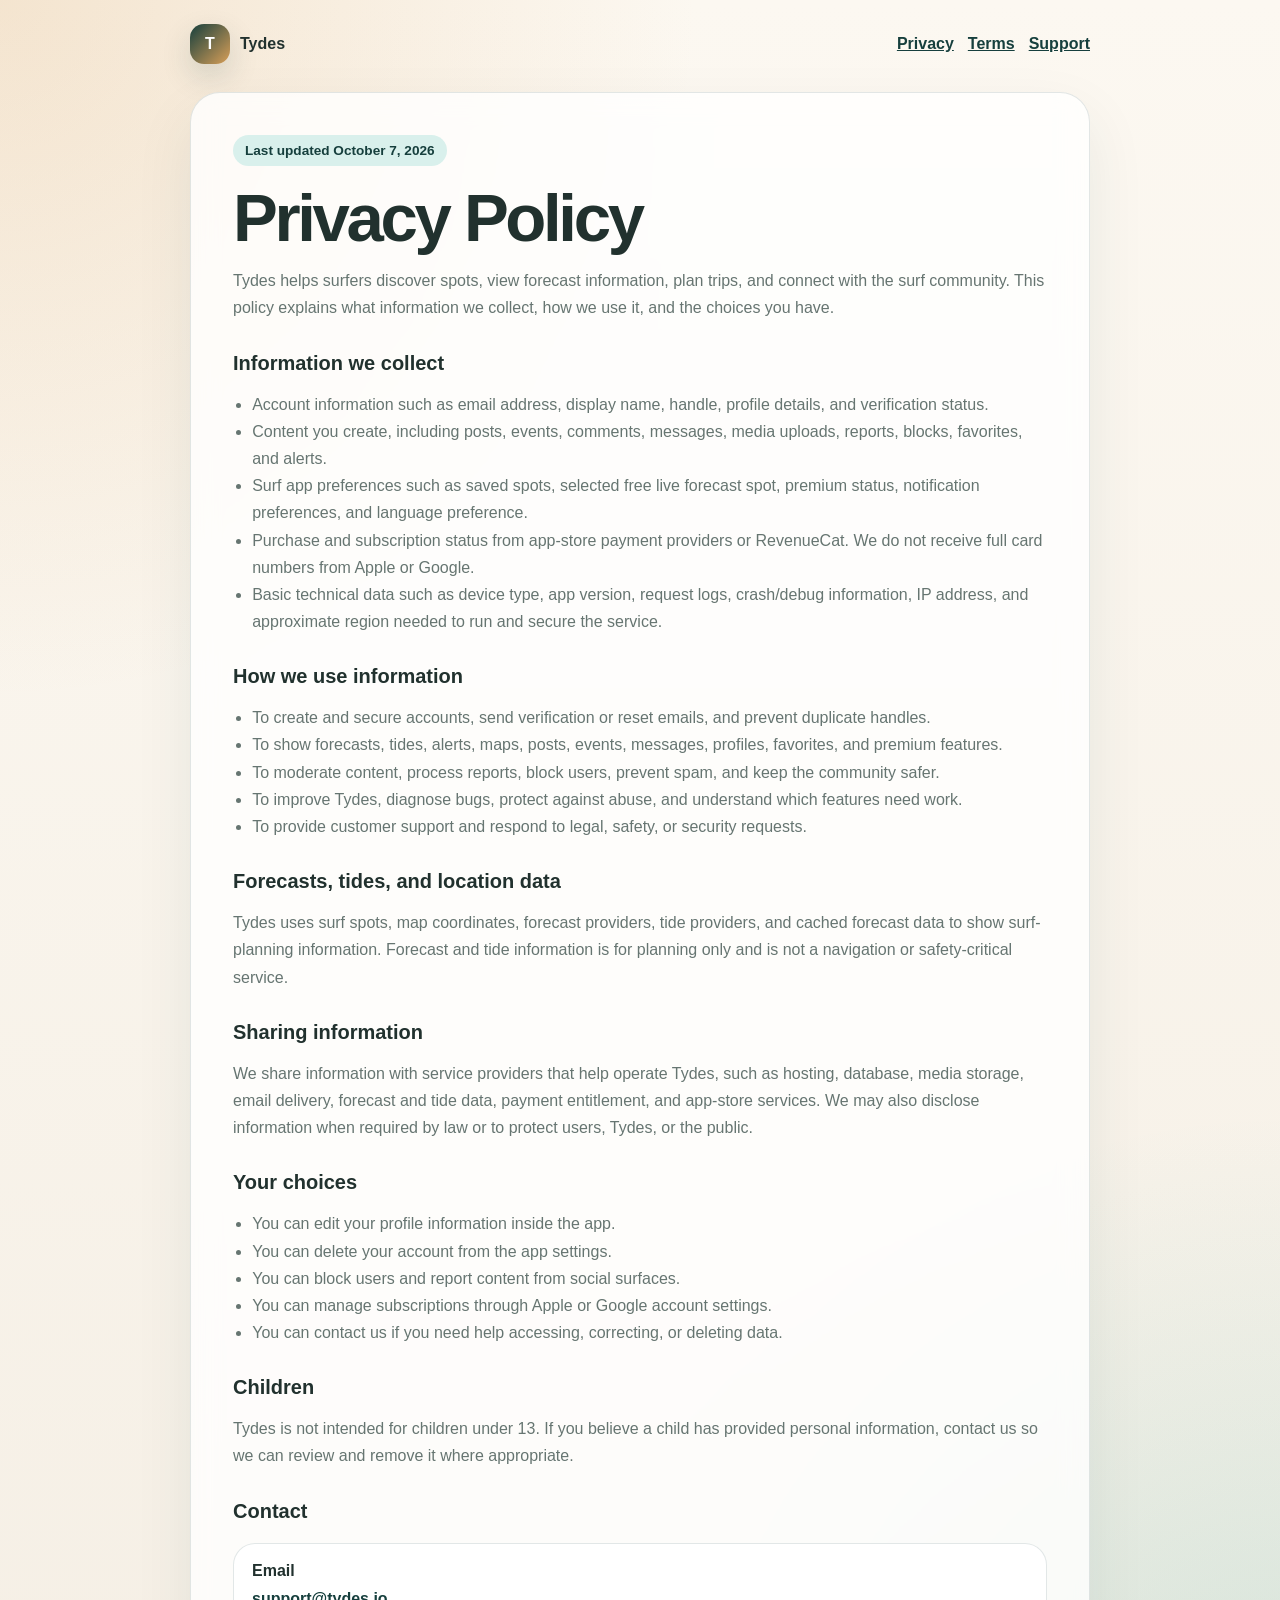
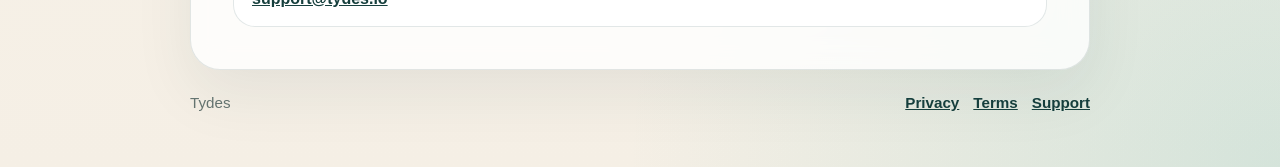
==== docs/privacy/index.html @ 37ce6f8c "Add public legal and support pages" ====
<!DOCTYPE html>
<html lang="en">
  <head>
    <meta charset="UTF-8" />
    <meta name="viewport" content="width=device-width, initial-scale=1.0" />
    <title>Privacy Policy | Tydes</title>
    <meta
      name="description"
      content="Privacy Policy for Tydes, the surf forecast, community, and travel app."
    />
    <link rel="stylesheet" href="../legal.css" />
  </head>
  <body>
    <main class="page">
      <header class="nav">
        <a class="brand" href="/">
          <span class="brand-mark">T</span>
          <span>Tydes</span>
        </a>
        <nav class="nav-links" aria-label="Legal navigation">
          <a href="/privacy">Privacy</a>
          <a href="/terms">Terms</a>
          <a href="/support">Support</a>
        </nav>
      </header>

      <article class="card">
        <span class="eyebrow">Last updated October 7, 2026</span>
        <h1>Privacy Policy</h1>
        <p>
          Tydes helps surfers discover spots, view forecast information, plan
          trips, and connect with the surf community. This policy explains what
          information we collect, how we use it, and the choices you have.
        </p>

        <h2>Information we collect</h2>
        <ul>
          <li>Account information such as email address, display name, handle, profile details, and verification status.</li>
          <li>Content you create, including posts, events, comments, messages, media uploads, reports, blocks, favorites, and alerts.</li>
          <li>Surf app preferences such as saved spots, selected free live forecast spot, premium status, notification preferences, and language preference.</li>
          <li>Purchase and subscription status from app-store payment providers or RevenueCat. We do not receive full card numbers from Apple or Google.</li>
          <li>Basic technical data such as device type, app version, request logs, crash/debug information, IP address, and approximate region needed to run and secure the service.</li>
        </ul>

        <h2>How we use information</h2>
        <ul>
          <li>To create and secure accounts, send verification or reset emails, and prevent duplicate handles.</li>
          <li>To show forecasts, tides, alerts, maps, posts, events, messages, profiles, favorites, and premium features.</li>
          <li>To moderate content, process reports, block users, prevent spam, and keep the community safer.</li>
          <li>To improve Tydes, diagnose bugs, protect against abuse, and understand which features need work.</li>
          <li>To provide customer support and respond to legal, safety, or security requests.</li>
        </ul>

        <h2>Forecasts, tides, and location data</h2>
        <p>
          Tydes uses surf spots, map coordinates, forecast providers, tide
          providers, and cached forecast data to show surf-planning information.
          Forecast and tide information is for planning only and is not a
          navigation or safety-critical service.
        </p>

        <h2>Sharing information</h2>
        <p>
          We share information with service providers that help operate Tydes,
          such as hosting, database, media storage, email delivery, forecast and
          tide data, payment entitlement, and app-store services. We may also
          disclose information when required by law or to protect users, Tydes,
          or the public.
        </p>

        <h2>Your choices</h2>
        <ul>
          <li>You can edit your profile information inside the app.</li>
          <li>You can delete your account from the app settings.</li>
          <li>You can block users and report content from social surfaces.</li>
          <li>You can manage subscriptions through Apple or Google account settings.</li>
          <li>You can contact us if you need help accessing, correcting, or deleting data.</li>
        </ul>

        <h2>Children</h2>
        <p>
          Tydes is not intended for children under 13. If you believe a child has
          provided personal information, contact us so we can review and remove
          it where appropriate.
        </p>

        <h2>Contact</h2>
        <div class="contact-card">
          <strong>Email</strong>
          <a href="mailto:support@tydes.io">support@tydes.io</a>
        </div>
      </article>

      <footer class="footer">
        <span>Tydes</span>
        <div class="footer-links">
          <a href="/privacy">Privacy</a>
          <a href="/terms">Terms</a>
          <a href="/support">Support</a>
        </div>
      </footer>
    </main>
  </body>
</html>
---- docs/legal.css ----
:root {
  --sand: #f5efe5;
  --cream: #fcf8f1;
  --ink: #21312e;
  --muted: #667571;
  --sea: #163f3d;
  --teal: #2aa7a1;
  --foam: #d9f0ec;
  --sun: #d89f58;
  --card: rgba(255, 255, 255, 0.8);
  --line: rgba(22, 63, 61, 0.12);
}

* {
  box-sizing: border-box;
}

body {
  margin: 0;
  font-family: "Avenir Next", "Helvetica Neue", Helvetica, Arial, sans-serif;
  color: var(--ink);
  background:
    radial-gradient(circle at top left, rgba(216, 159, 88, 0.22), transparent 32%),
    radial-gradient(circle at bottom right, rgba(42, 167, 161, 0.16), transparent 30%),
    linear-gradient(180deg, var(--cream), var(--sand));
}

a {
  color: var(--sea);
  font-weight: 700;
}

.page {
  width: min(900px, calc(100% - 32px));
  margin: 0 auto;
  padding: 24px 0 56px;
}

.nav,
.footer {
  display: flex;
  justify-content: space-between;
  gap: 16px;
  align-items: center;
}

.brand {
  display: inline-flex;
  align-items: center;
  gap: 10px;
  text-decoration: none;
  color: var(--ink);
  font-weight: 900;
}

.brand-mark {
  width: 40px;
  height: 40px;
  border-radius: 14px;
  display: grid;
  place-items: center;
  color: white;
  background: linear-gradient(135deg, var(--sea), var(--sun));
  box-shadow: 0 12px 30px rgba(22, 63, 61, 0.16);
}

.nav-links,
.footer-links {
  display: flex;
  gap: 14px;
  flex-wrap: wrap;
}

.card {
  margin-top: 28px;
  padding: clamp(24px, 5vw, 42px);
  background: var(--card);
  border: 1px solid var(--line);
  border-radius: 30px;
  box-shadow: 0 24px 60px rgba(22, 63, 61, 0.08);
  backdrop-filter: blur(14px);
}

.eyebrow {
  display: inline-flex;
  align-items: center;
  padding: 8px 12px;
  border-radius: 999px;
  background: var(--foam);
  color: var(--sea);
  font-size: 0.85rem;
  font-weight: 800;
}

h1 {
  margin: 18px 0 12px;
  font-size: clamp(2.3rem, 6vw, 4.2rem);
  line-height: 1;
  letter-spacing: -0.05em;
}

h2 {
  margin: 30px 0 10px;
  font-size: 1.25rem;
}

p,
li {
  color: var(--muted);
  line-height: 1.7;
}

ul {
  padding-left: 1.2rem;
}

.notice {
  margin: 20px 0;
  padding: 16px;
  border-radius: 20px;
  background: #fff4e4;
  border: 1px solid rgba(216, 159, 88, 0.28);
}

.contact-card {
  display: grid;
  gap: 10px;
  margin-top: 20px;
  padding: 18px;
  border-radius: 22px;
  background: white;
  border: 1px solid var(--line);
}

.footer {
  margin-top: 24px;
  color: var(--muted);
  font-size: 0.95rem;
}

@media (max-width: 720px) {
  .nav,
  .footer {
    align-items: flex-start;
    flex-direction: column;
  }
}
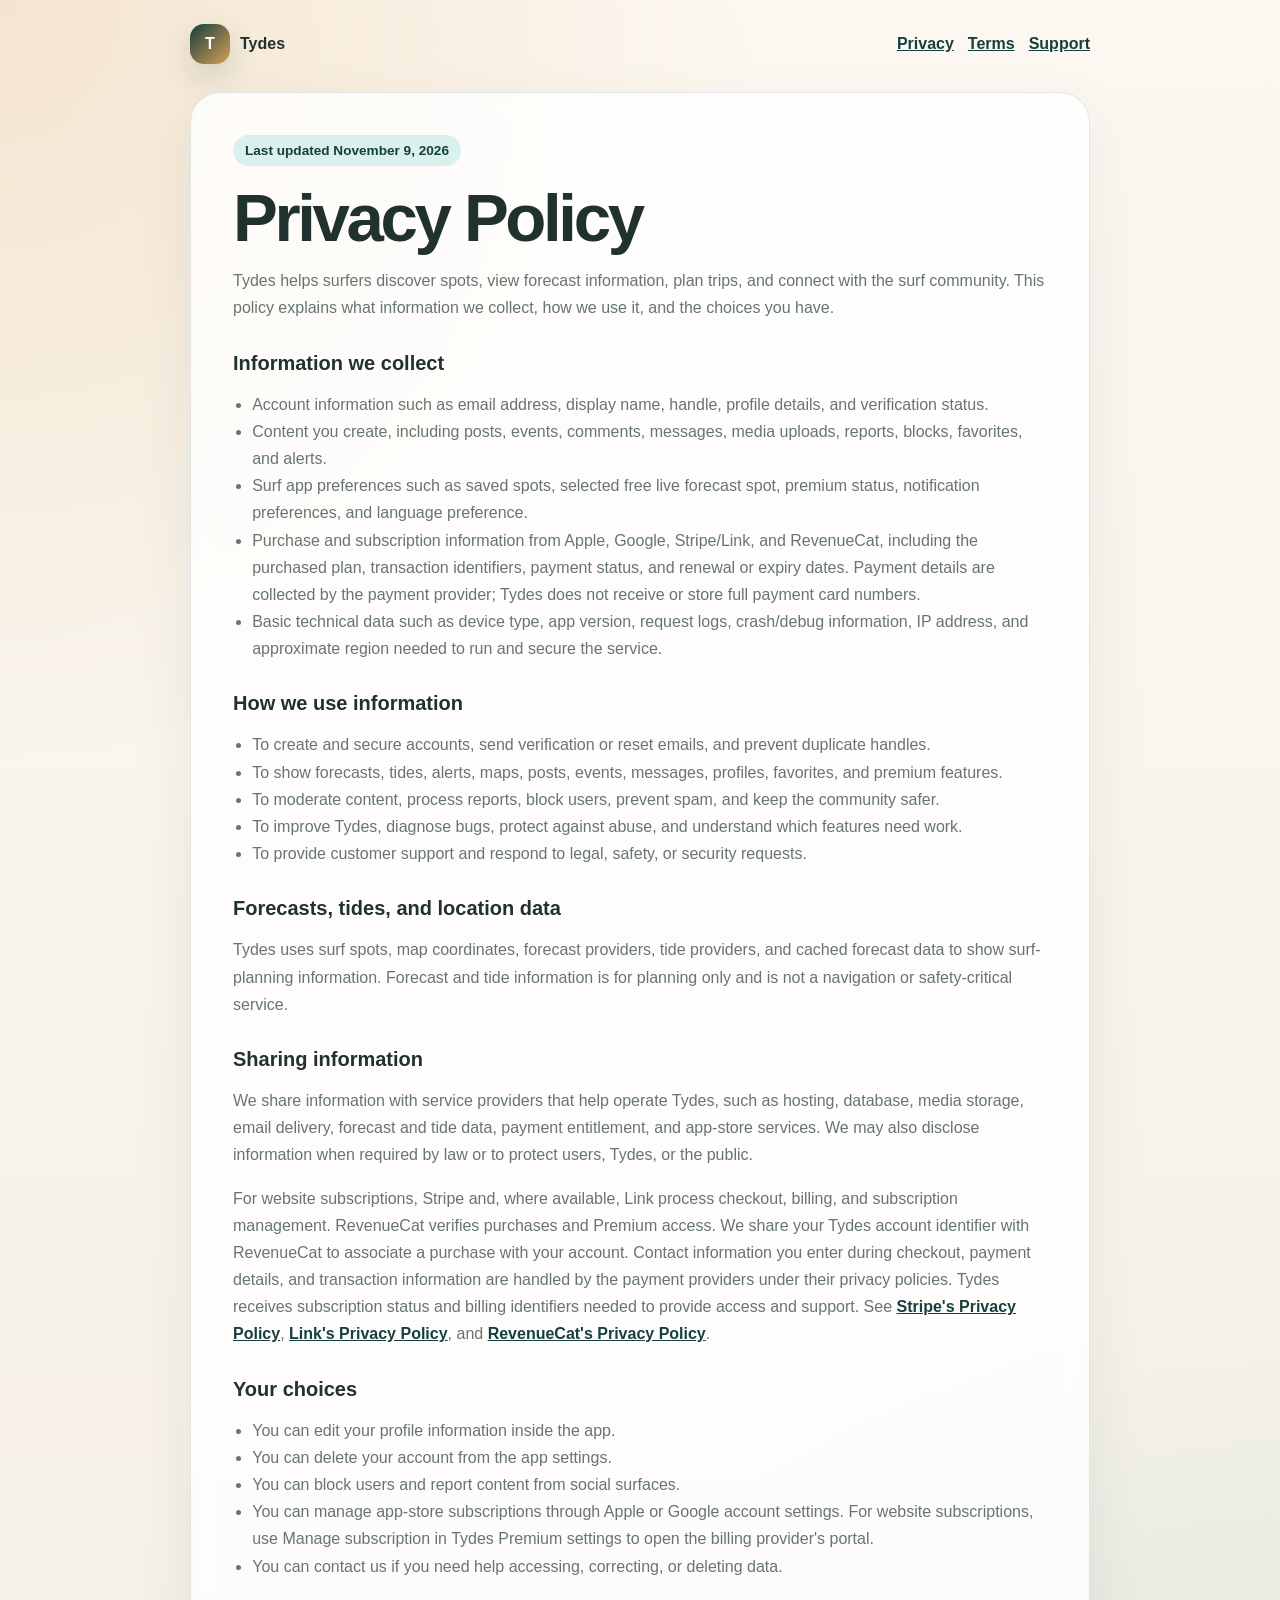
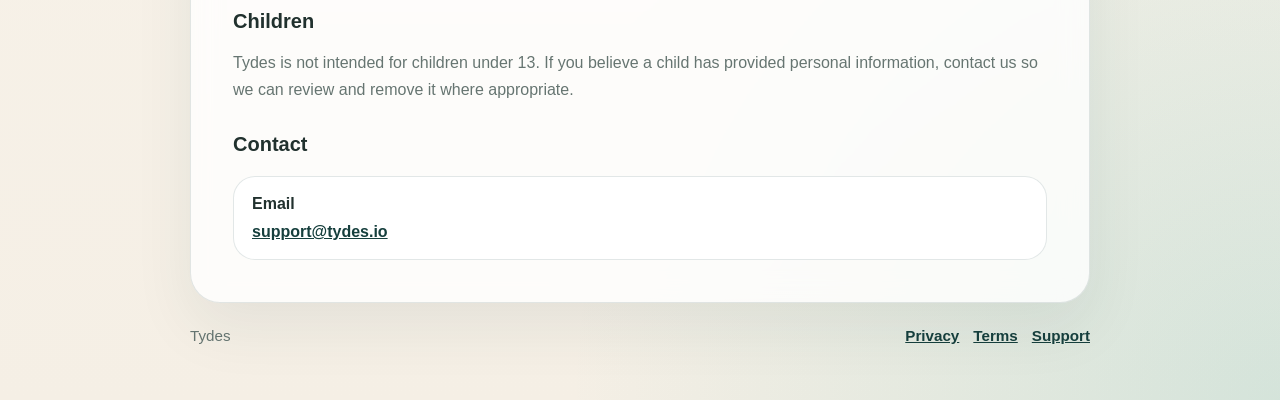
==== commit 97ec96eb: "Document secured billing access and website payment disclosures" ====
--- a/docs/privacy/index.html
+++ b/docs/privacy/index.html
@@ -25,7 +25,7 @@
       </header>
 
       <article class="card">
-        <span class="eyebrow">Last updated October 7, 2026</span>
+        <span class="eyebrow">Last updated November 9, 2026</span>
         <h1>Privacy Policy</h1>
         <p>
           Tydes helps surfers discover spots, view forecast information, plan
@@ -38,7 +38,7 @@
           <li>Account information such as email address, display name, handle, profile details, and verification status.</li>
           <li>Content you create, including posts, events, comments, messages, media uploads, reports, blocks, favorites, and alerts.</li>
           <li>Surf app preferences such as saved spots, selected free live forecast spot, premium status, notification preferences, and language preference.</li>
-          <li>Purchase and subscription status from app-store payment providers or RevenueCat. We do not receive full card numbers from Apple or Google.</li>
+          <li>Purchase and subscription information from Apple, Google, Stripe/Link, and RevenueCat, including the purchased plan, transaction identifiers, payment status, and renewal or expiry dates. Payment details are collected by the payment provider; Tydes does not receive or store full payment card numbers.</li>
           <li>Basic technical data such as device type, app version, request logs, crash/debug information, IP address, and approximate region needed to run and secure the service.</li>
         </ul>
 
@@ -67,13 +67,26 @@
           disclose information when required by law or to protect users, Tydes,
           or the public.
         </p>
+        <p>
+          For website subscriptions, Stripe and, where available, Link process
+          checkout, billing, and subscription management. RevenueCat verifies
+          purchases and Premium access. We share your Tydes account identifier
+          with RevenueCat to associate a purchase with your account. Contact
+          information you enter during checkout, payment details, and
+          transaction information are handled by the payment providers under
+          their privacy policies. Tydes receives subscription status and billing
+          identifiers needed to provide access and support.
+          See <a href="https://stripe.com/privacy">Stripe's Privacy Policy</a>,
+          <a href="https://link.com/privacy">Link's Privacy Policy</a>, and
+          <a href="https://www.revenuecat.com/privacy/">RevenueCat's Privacy Policy</a>.
+        </p>
 
         <h2>Your choices</h2>
         <ul>
           <li>You can edit your profile information inside the app.</li>
           <li>You can delete your account from the app settings.</li>
           <li>You can block users and report content from social surfaces.</li>
-          <li>You can manage subscriptions through Apple or Google account settings.</li>
+          <li>You can manage app-store subscriptions through Apple or Google account settings. For website subscriptions, use Manage subscription in Tydes Premium settings to open the billing provider's portal.</li>
           <li>You can contact us if you need help accessing, correcting, or deleting data.</li>
         </ul>
 
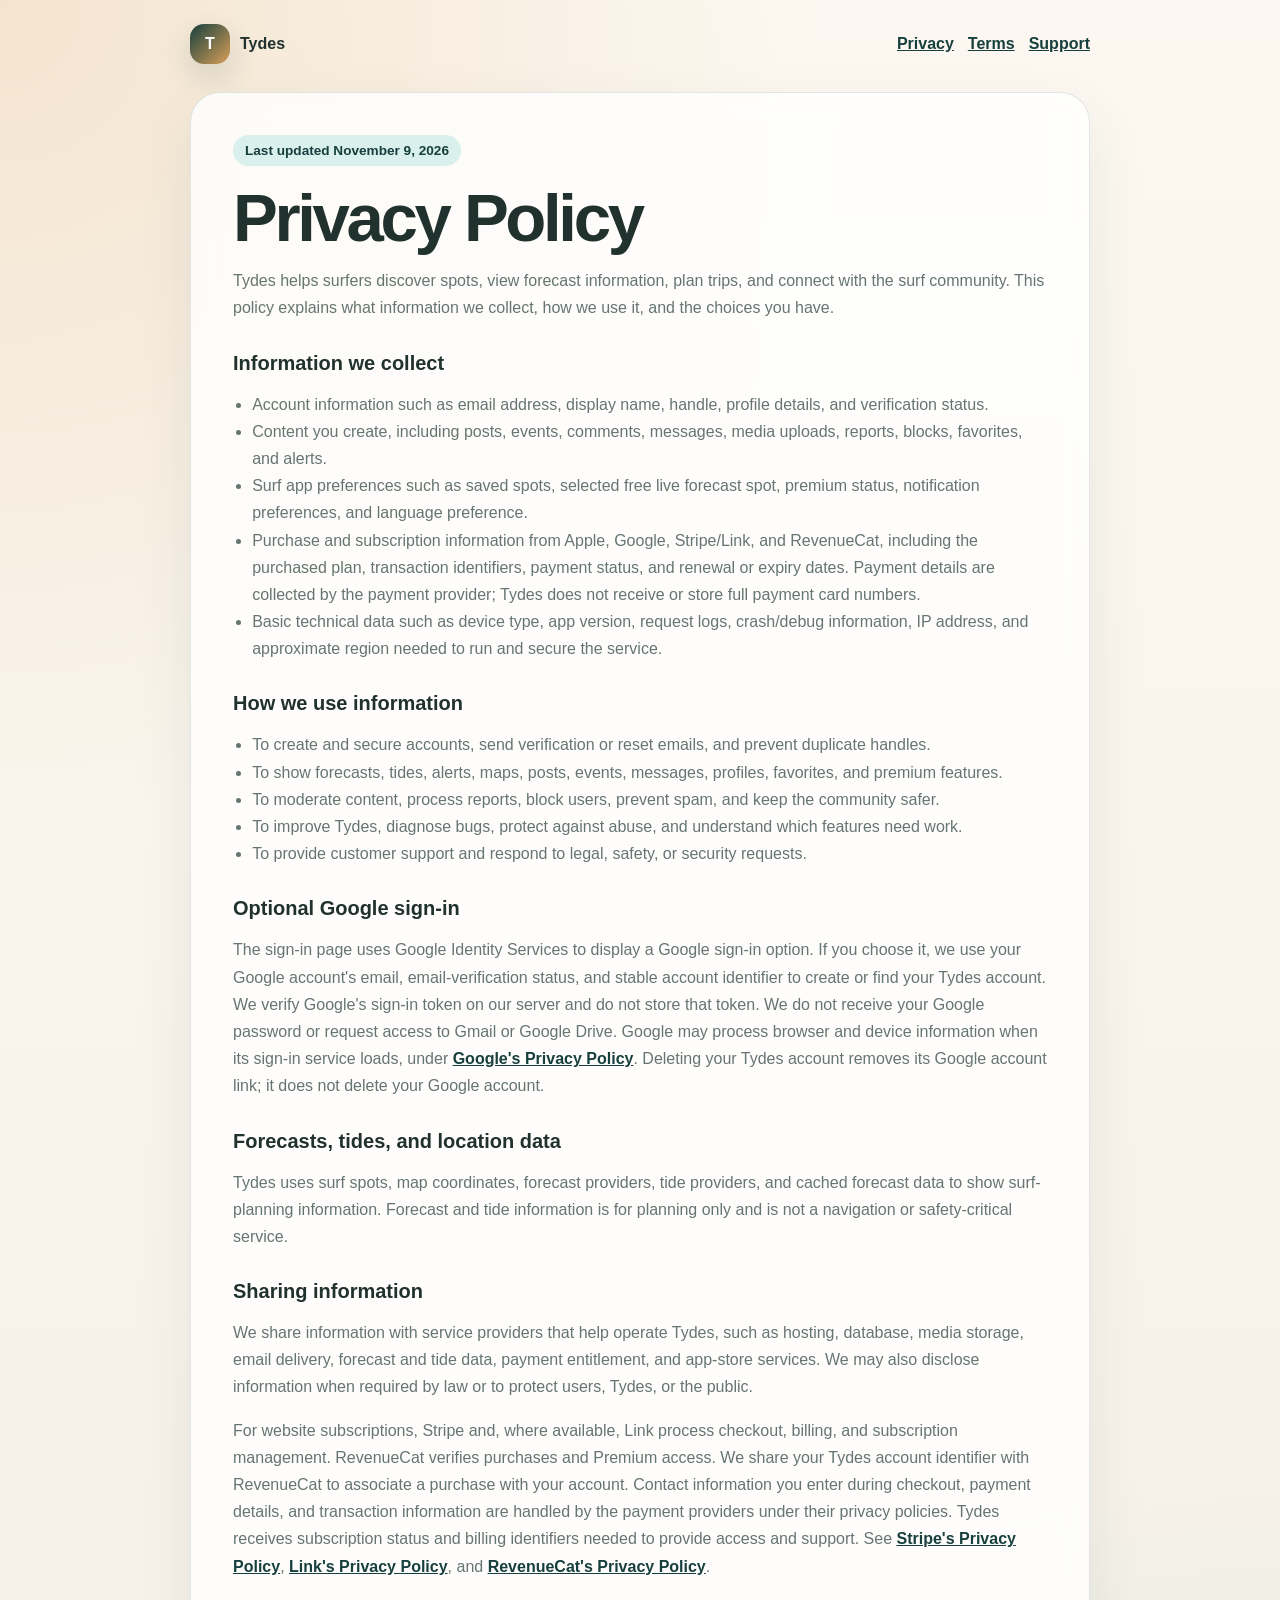
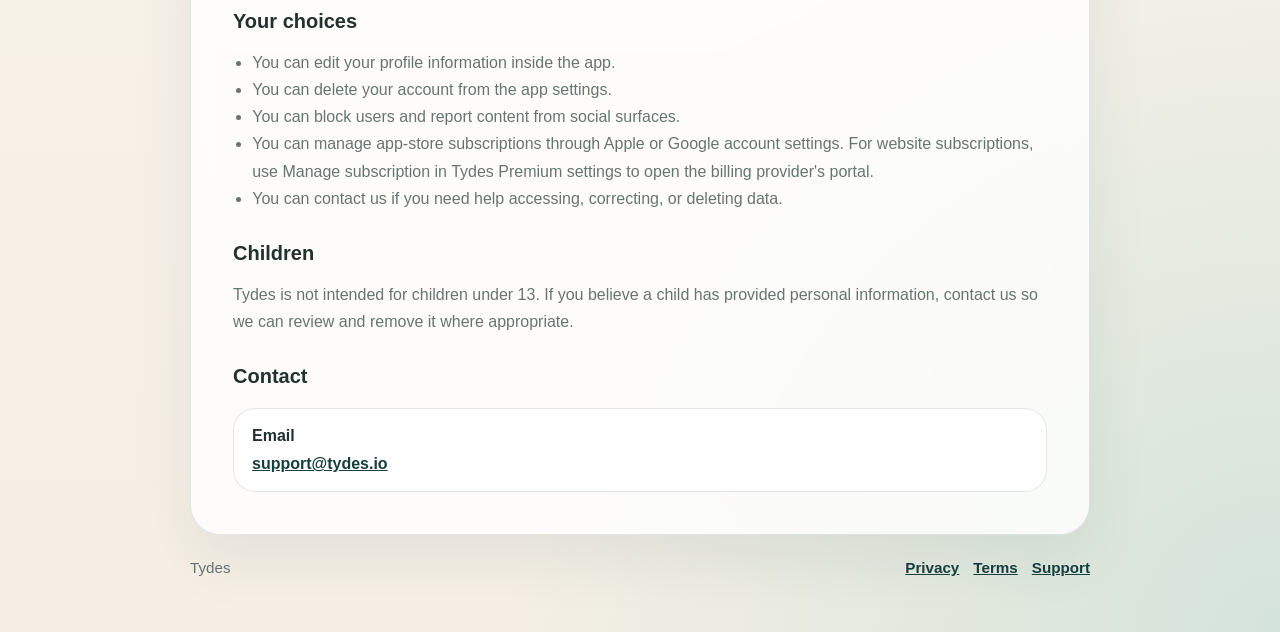
==== commit 0ada753c: "Unify signup and protect account switching and deletion" ====
--- a/docs/privacy/index.html
+++ b/docs/privacy/index.html
@@ -50,6 +50,20 @@
           <li>To improve Tydes, diagnose bugs, protect against abuse, and understand which features need work.</li>
           <li>To provide customer support and respond to legal, safety, or security requests.</li>
         </ul>
+
+        <h2>Optional Google sign-in</h2>
+        <p>
+          The sign-in page uses Google Identity Services to display a Google
+          sign-in option. If you choose it, we use your Google account's email,
+          email-verification status, and stable account identifier to create or
+          find your Tydes account. We verify Google's sign-in token on our server
+          and do not store that token. We do not receive your Google password
+          or request access to Gmail or Google Drive. Google may process browser
+          and device information when its sign-in service loads, under
+          <a href="https://policies.google.com/privacy">Google's Privacy Policy</a>.
+          Deleting your Tydes account removes its Google account link; it does
+          not delete your Google account.
+        </p>
 
         <h2>Forecasts, tides, and location data</h2>
         <p>
